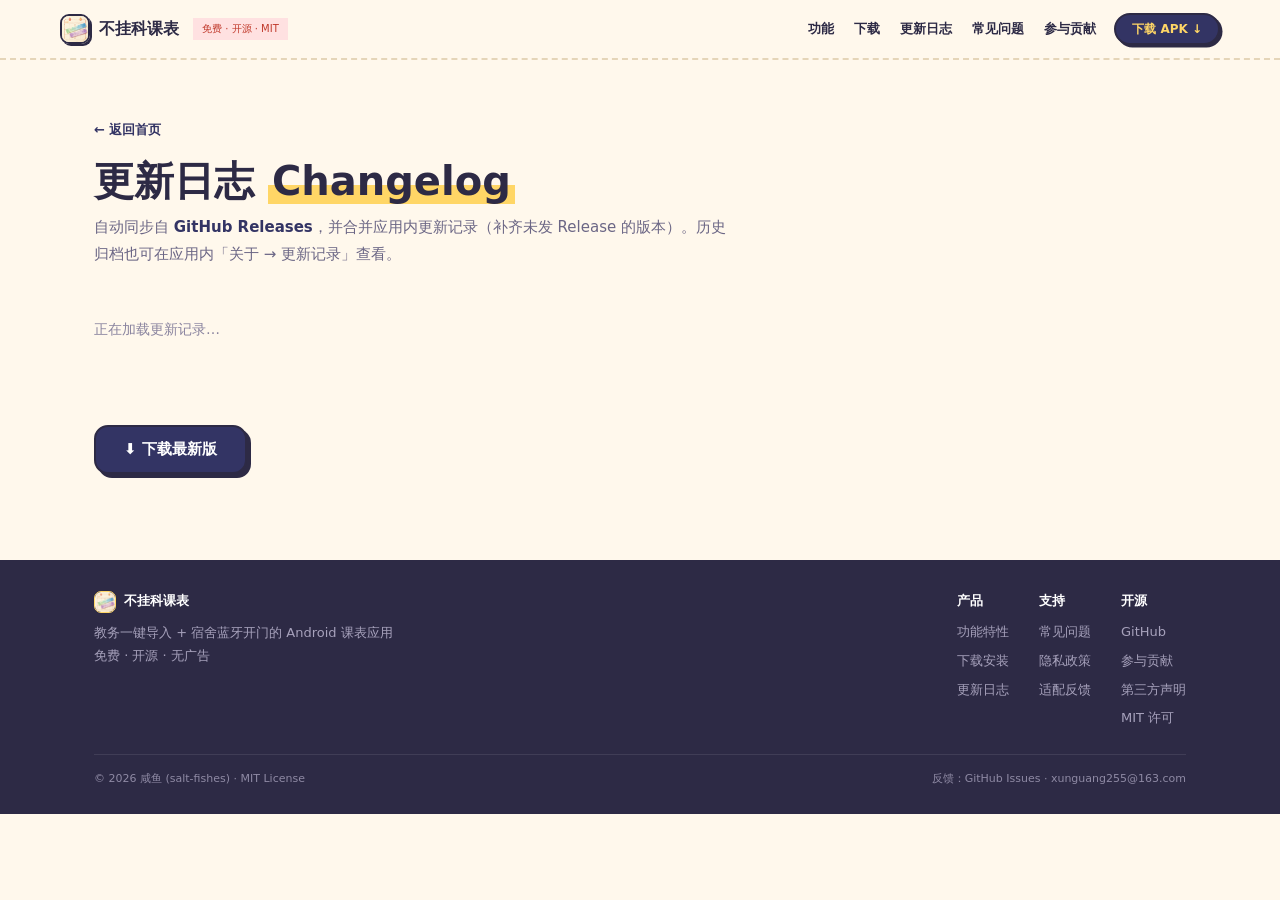
==== website/changelog.html @ c432c945 "feat(website): 官网上线——四页静态站（校园贴纸风 + anime.js 动画）+ sync/deploy 工具 - index/faq/changelog/privacy 四页，内容逐" ====
<!DOCTYPE html>
<html lang="zh-CN">
<head>
<meta charset="utf-8">
<meta name="viewport" content="width=device-width, initial-scale=1">
<title>更新日志 · 不挂科课表</title>
<meta name="description" content="不挂科课表全部版本更新记录：自动同步 GitHub Releases，补齐未发布 Release 的历史版本。">
<meta name="theme-color" content="#333464">
<link rel="icon" type="image/png" href="assets/img/icon-192.png">
<link rel="stylesheet" href="assets/css/main.css">
<script>if(!matchMedia('(prefers-reduced-motion: reduce)').matches){document.documentElement.classList.add('js-anim');setTimeout(function(){if(!window.__siteReady)document.documentElement.classList.remove('js-anim')},5000)}</script>
</head>
<body>

<header class="nav">
  <div class="wrap nav-inner">
    <a class="logo" href="index.html"><img src="assets/img/icon-192.png" alt="" width="30" height="30">不挂科课表</a>
    <span class="badge-red">免费 · 开源 · MIT</span>
    <button class="nav-burger" id="navBurger" aria-label="打开菜单" aria-expanded="false">菜单</button>
    <nav class="nav-links" id="navLinks">
      <a href="index.html#features">功能</a>
      <a href="index.html#download">下载</a>
      <a href="changelog.html">更新日志</a>
      <a href="faq.html">常见问题</a>
      <a href="index.html#contribute">参与贡献</a>
    </nav>
    <a class="btn btn-nav nav-cta" href="index.html#download">下载 APK ↓</a>
  </div>
</header>

<main class="wrap">
  <div class="page-head">
    <a class="back-link" href="index.html">← 返回首页</a>
    <h1>更新日志 <span class="hl-pen">Changelog</span></h1>
    <p>自动同步自 <a href="https://github.com/salt-fishes/buguake-timetable/releases" style="color:var(--brand);font-weight:700">GitHub Releases</a>，并合并应用内更新记录（补齐未发 Release 的版本）。历史归档也可在应用内「关于 → 更新记录」查看。</p>
  </div>

  <div class="timeline" id="timeline">
    <p class="tl-loading">正在加载更新记录…</p>
  </div>
  <noscript>
    <p class="tl-loading">当前浏览器未启用 JavaScript，请直接访问
      <a href="https://github.com/salt-fishes/buguake-timetable/releases">GitHub Releases</a> 查看版本记录。</p>
  </noscript>

  <div style="padding-bottom:40px">
    <a class="btn btn-primary" href="https://github.com/salt-fishes/buguake-timetable/releases/latest">⬇ 下载最新版</a>
  </div>
</main>

<footer class="footer">
  <div class="wrap">
    <div class="footer-grid">
      <div class="footer-brand">
        <div class="name"><img src="assets/img/icon-192.png" alt="">不挂科课表</div>
        <p>教务一键导入 + 宿舍蓝牙开门的 Android 课表应用<br>免费 · 开源 · 无广告</p>
      </div>
      <div class="footer-col"><b>产品</b>
        <a href="index.html#features">功能特性</a><a href="index.html#download">下载安装</a><a href="changelog.html">更新日志</a>
      </div>
      <div class="footer-col"><b>支持</b>
        <a href="faq.html">常见问题</a><a href="privacy.html">隐私政策</a><a href="https://github.com/salt-fishes/buguake-timetable/issues">适配反馈</a>
      </div>
      <div class="footer-col"><b>开源</b>
        <a href="https://github.com/salt-fishes/buguake-timetable">GitHub</a><a href="index.html#contribute">参与贡献</a>
        <a href="https://github.com/salt-fishes/buguake-timetable/blob/main/THIRD_PARTY_NOTICES.md">第三方声明</a>
        <a href="https://github.com/salt-fishes/buguake-timetable/blob/main/LICENSE">MIT 许可</a>
      </div>
    </div>
    <div class="footer-bottom">
      <span>© 2026 咸鱼 (salt-fishes) · MIT License</span>
      <span>反馈：GitHub Issues · <a href="mailto:xunguang255@163.com">xunguang255@163.com</a></span>
    </div>
  </div>
</footer>

<script src="assets/js/anime.min.js"></script>
<script src="assets/js/main.js"></script>
</body>
</html>
---- website/assets/css/main.css ----
/* 不挂科课表 官网 · 校园贴纸风设计系统
   token 与组件规范见 docs/superpowers/specs/2026-09-23-buguake-website-design.md §3 */
:root {
  --paper: #fff8ec;
  --paper-2: #fdf1de;
  --ink: #2d2a45;
  --brand: #333464;
  --hl: #ffd666;
  --dim: #6b6685;
  --faint: #8a849f;
  --card: #ffffff;
  --line-soft: #c9bfae;
  --red: #c0392b;

  --c-blue-bg: #eef0ff;   --c-blue-fg: #7c8df0;
  --c-orange-bg: #fff0e6; --c-orange-fg: #e8894a;
  --c-green-bg: #e9f8f1;  --c-green-fg: #3ba57a;
  --c-purple-bg: #f6e9ff; --c-purple-fg: #9a5ec9;
  --c-yellow-bg: #fff9d9; --c-yellow-fg: #c9a227;

  --border-w: 2.5px;
  --shadow: 4px 4px 0 var(--ink);
  --shadow-lg: 6px 6px 0 var(--ink);
  --radius: 16px;
  --font: system-ui, -apple-system, "PingFang SC", "Microsoft YaHei", sans-serif;
}

* { box-sizing: border-box; }
html { scroll-behavior: smooth; }
body {
  margin: 0;
  background: var(--paper);
  color: var(--ink);
  font: 15px/1.75 var(--font);
  -webkit-text-size-adjust: 100%;
  overflow-x: hidden;
}
a { color: inherit; text-decoration: none; }
img { max-width: 100%; display: block; }
strong { font-weight: 800; }

.wrap { max-width: 1160px; margin: 0 auto; padding: 0 34px; }
.section { padding: 46px 0 10px; }

/* ---------- 文字角色 ---------- */
.eyebrow {
  font-size: 12px; font-weight: 800; letter-spacing: .2em;
  color: #b09a6e; margin: 0 0 8px;
}
.h2 { font-size: 30px; font-weight: 900; line-height: 1.3; margin: 0 0 24px; }
.h2 .mark { background: var(--hl); padding: 0 6px; border-radius: 4px; }
.sub { color: var(--dim); font-size: 14px; margin: 6px 0 0; }
.dim { color: var(--dim); }
.faint { color: var(--faint); font-size: 12px; }
.hl-pen {
  background: linear-gradient(transparent 58%, var(--hl) 58%);
  padding: 0 4px;
}

/* ---------- 贴纸组件 ---------- */
.sticker {
  background: var(--card);
  border: var(--border-w) solid var(--ink);
  border-radius: var(--radius);
  box-shadow: var(--shadow);
}
.sticker-lg { box-shadow: var(--shadow-lg); }
.badge {
  display: inline-flex; align-items: center; gap: 6px;
  font-size: 12px; font-weight: 800;
  background: var(--hl); color: var(--ink);
  border: 2px solid var(--ink); border-radius: 99px;
  padding: 4px 12px;
  box-shadow: 2px 2px 0 var(--ink);
  transform: rotate(-1.5deg);
  white-space: nowrap;
}
.badge-red { background: #ffe1e1; color: var(--red); font-size: 10px; padding: 2px 9px; box-shadow: none; border-width: 1.5px; transform: none; }

.btn {
  display: inline-flex; align-items: center; justify-content: center; gap: 6px;
  font-weight: 900; cursor: pointer; user-select: none;
  border: var(--border-w) solid var(--ink); border-radius: 14px;
  padding: 13px 24px; font-size: 14px; line-height: 1;
  box-shadow: var(--shadow); background: var(--card); color: var(--ink);
  transition: transform .15s ease, box-shadow .15s ease;
}
.btn:hover { transform: translateY(-2px); box-shadow: 6px 6px 0 var(--ink); }
.btn:active { transform: translateY(1px) scale(.97); box-shadow: 2px 2px 0 var(--ink); }
.btn-primary { background: var(--brand); color: #fff; font-size: 15px; padding: 15px 28px; }
.btn-nav {
  padding: 8px 16px; font-size: 12px; border-width: 2px;
  background: var(--brand); color: var(--hl); border-radius: 99px;
  box-shadow: 2.5px 2.5px 0 var(--ink);
}
.btn-sm { padding: 11px 20px; font-size: 13px; border-width: 2px; border-radius: 12px; }

/* ---------- 导航 ---------- */
.nav {
  position: sticky; top: 0; z-index: 50;
  background: rgba(255, 248, 236, .94);
  backdrop-filter: blur(6px);
  border-bottom: 2px dashed #e5d5b8;
}
.nav-inner {
  display: flex; align-items: center; gap: 14px;
  padding: 13px 0;
}
.logo { display: flex; align-items: center; gap: 9px; font-weight: 900; font-size: 16px; }
.logo img {
  width: 30px; height: 30px; border-radius: 9px;
  border: 2px solid var(--ink); box-shadow: 2px 2px 0 var(--ink);
}
.nav-links { margin-left: auto; display: flex; gap: 20px; font-size: 13px; font-weight: 700; }
.nav-links a { position: relative; padding: 2px 0; }
.nav-links a:hover { color: var(--brand); }
.nav-links a::after {
  content: ""; position: absolute; left: 0; right: 100%; bottom: -2px; height: 7px;
  background: var(--hl); z-index: -1; transition: right .25s ease;
}
.nav-links a:hover::after { right: 0; }
.nav-cta { margin-left: 4px; }
.nav-burger { display: none; }

/* ---------- Hero ---------- */
.hero { display: flex; gap: 40px; align-items: center; padding: 56px 0 48px; }
.hero-copy { flex: 1; min-width: 0; }
.hero-title {
  font-size: clamp(34px, 4.2vw, 46px); font-weight: 900;
  line-height: 1.22; letter-spacing: -.01em; margin: 18px 0 14px;
}
.hero-desc { font-size: 15px; color: #5b5675; line-height: 1.8; margin: 0 0 26px; max-width: 460px; }
.hero-cta { display: flex; gap: 14px; align-items: center; flex-wrap: wrap; }
.hero-note { font-size: 12px; color: var(--faint); }
.hero-chips { display: flex; gap: 10px; margin-top: 22px; flex-wrap: wrap; font-size: 12px; color: var(--dim); }
.chip {
  background: var(--card); border: 1.5px dashed var(--line-soft);
  padding: 5px 12px; border-radius: 8px;
}

/* Hero 右侧组合 */
.hero-art { flex: 1; position: relative; display: flex; justify-content: center; min-width: 0; }
.phone {
  width: 310px; max-width: 100%;
  background: var(--card);
  border: 3.5px solid var(--ink); border-radius: 32px;
  box-shadow: 10px 10px 0 var(--ink);
  padding: 18px 16px 16px; transform: rotate(2deg);
  position: relative; z-index: 2;
}
.phone-status { display: flex; justify-content: space-between; font-size: 10px; font-weight: 800; color: var(--faint); margin-bottom: 4px; }
.phone-head { display: flex; align-items: baseline; gap: 8px; margin-bottom: 4px; }
.phone-week { font-size: 17px; font-weight: 900; }
.phone-date { font-size: 10px; color: var(--faint); }
.phone-tools { margin-left: auto; font-size: 10px; color: var(--c-blue-fg); font-weight: 800; }
.phone-grid { display: flex; flex-direction: column; gap: 4px; margin-top: 8px; }
.pg-row { display: grid; grid-template-columns: 30px repeat(5, 1fr); gap: 3px; }
.pg-head { font-size: 8.5px; text-align: center; color: var(--faint); font-weight: 800; margin-bottom: 6px; }
.pg-head b { color: var(--red); }
.pg-axis { font-size: 7.5px; color: var(--faint); text-align: center; padding-top: 6px; }
.pg-cell {
  border: 1.5px solid var(--ink); border-radius: 7px;
  padding: 5px 4px; font-size: 8.5px; font-weight: 800; position: relative;
  overflow: hidden;
}
.pg-cell small { display: block; font-weight: 700; }
.pg-empty { border: 1.5px dashed #e0d8c8; background: transparent; }
.pg-blue { background: var(--c-blue-bg); }   .pg-blue small { color: var(--c-blue-fg); }
.pg-orange { background: var(--c-orange-bg); } .pg-orange small { color: var(--c-orange-fg); }
.pg-green { background: var(--c-green-bg); } .pg-green small { color: var(--c-green-fg); }
.pg-purple { background: var(--c-purple-bg); } .pg-purple small { color: var(--c-purple-fg); }
.pg-yellow { background: var(--c-yellow-bg); } .pg-yellow small { color: var(--c-yellow-fg); }
.pg-cont-top { border-bottom: none; border-radius: 7px 7px 0 0; }
.pg-cont-bot { border-top: none; border-radius: 0 0 7px 7px; color: var(--c-purple-fg); }
.pg-now { position: absolute; left: 0; right: 0; top: 50%; height: 2px; background: #e05252; }
.phone-tabs {
  margin-top: 12px; background: #f4f2ec; border: 2px solid var(--ink);
  border-radius: 99px; display: flex; justify-content: space-around;
  padding: 7px 6px; font-size: 9.5px; font-weight: 800; color: var(--faint);
}
.phone-tabs .on { background: var(--brand); color: var(--hl); padding: 4px 12px; border-radius: 99px; }

.float-card { position: absolute; z-index: 3; }
.float-widget {
  top: 0; right: -8px; width: 176px;
  background: var(--card); border: 3px solid var(--ink); border-radius: 16px;
  box-shadow: 5px 5px 0 var(--ink); padding: 12px 14px; transform: rotate(-3deg);
}
.float-widget .fw-label { font-size: 10px; font-weight: 900; color: var(--faint); display: flex; gap: 5px; align-items: center; margin-bottom: 7px; }
.float-widget .fw-day { font-size: 11px; font-weight: 800; margin-bottom: 3px; }
.fw-course {
  border: 1.5px solid var(--ink); border-radius: 8px;
  padding: 5px 7px; font-size: 10px; font-weight: 800; margin-bottom: 4px;
}
.fw-more { margin-top: 6px; font-size: 9px; color: var(--c-blue-fg); font-weight: 800; }

.float-door {
  bottom: 4px; left: -14px; width: 190px;
  background: var(--brand); color: #fff;
  border: 3px solid var(--ink); border-radius: 16px;
  box-shadow: 5px 5px 0 var(--ink); padding: 12px 16px; transform: rotate(-2.5deg);
}
.float-door .fd-label { font-size: 10px; font-weight: 900; opacity: .75; margin-bottom: 5px; }
.fd-row { display: flex; align-items: center; gap: 9px; }
.fd-icon {
  width: 34px; height: 34px; border-radius: 50%;
  background: var(--hl); border: 2px solid var(--ink);
  display: flex; align-items: center; justify-content: center; font-size: 16px;
}
.fd-title { font-size: 13px; font-weight: 900; }
.fd-sub { font-size: 9px; opacity: .7; }

/* ---------- 三大特色 ---------- */
.hl-grid { display: flex; gap: 16px; }
.hl-card { flex: 1; padding: 22px; }
.hl-card .icon { font-size: 28px; margin-bottom: 10px; }
.hl-card h3 { font-size: 19px; font-weight: 900; margin: 0 0 8px; }
.hl-card p { margin: 0; font-size: 13px; line-height: 1.8; color: var(--dim); }
.hl-card.main { background: var(--brand); color: #fff; }
.hl-card.main p { color: rgba(255, 255, 255, .85); }

/* ---------- 功能网格 ---------- */
.feat-grid { display: grid; grid-template-columns: repeat(4, 1fr); gap: 14px; }
.feat { padding: 16px 14px; border-width: 2.5px; box-shadow: var(--shadow); }
.feat .icon { font-size: 22px; margin-bottom: 7px; }
.feat h3 { font-size: 14px; font-weight: 900; margin: 0 0 5px; }
.feat p { margin: 0; font-size: 11.5px; line-height: 1.7; color: var(--dim); }

/* ---------- 隐私横幅 ---------- */
.privacy-band {
  margin-top: 42px; background: var(--brand); color: #fff;
  border: 3px solid var(--ink); border-radius: 18px;
  box-shadow: var(--shadow-lg); padding: 22px 28px;
  display: flex; gap: 26px; align-items: center;
}
.privacy-band .icon { font-size: 30px; }
.privacy-band .pb-body { flex: 1; }
.privacy-band h3 { font-size: 18px; font-weight: 900; margin: 0 0 4px; }
.privacy-band p { margin: 0; font-size: 13px; opacity: .85; line-height: 1.7; }
.privacy-band .btn {
  background: var(--hl); color: var(--brand); white-space: nowrap;
  border-width: 2px; border-radius: 12px; padding: 10px 18px; font-size: 13px;
}

/* ---------- 下载 ---------- */
.dl-card { padding: 24px; display: flex; gap: 24px; align-items: center; }
.dl-main { flex: 1; }
.dl-title { font-size: 15px; font-weight: 900; margin: 0 0 8px; }
.dl-desc { font-size: 13px; color: var(--dim); line-height: 1.8; margin: 0 0 14px; }
.dl-actions { display: flex; gap: 12px; flex-wrap: wrap; }
.dl-notes {
  width: 210px; flex-shrink: 0;
  background: var(--paper-2); border: 1.5px dashed var(--line-soft);
  border-radius: 12px; padding: 14px; font-size: 12px; color: var(--dim); line-height: 1.9;
}
.dl-notes b { color: var(--ink); }
.ver-badge { background: var(--hl); padding: 0 6px; border-radius: 4px; }

/* ---------- 双栏（更新日志 / FAQ 预览） ---------- */
.duo { display: flex; gap: 18px; }
.duo > * { flex: 1; min-width: 0; }
.panel { padding: 22px; border-width: 2.5px; box-shadow: var(--shadow); }
.panel-head { display: flex; align-items: center; gap: 8px; margin-bottom: 16px; }
.panel-head .icon { font-size: 18px; }
.panel-head h3 { font-size: 18px; font-weight: 900; margin: 0; }
.panel-head .meta { margin-left: auto; font-size: 11px; color: var(--faint); }
.log-list { border-left: 3px solid var(--hl); padding-left: 14px; display: flex; flex-direction: column; gap: 14px; }
.log-item .ver { font-size: 14px; font-weight: 900; }
.log-item .date { font-size: 11px; color: var(--faint); font-weight: 400; margin-left: 6px; }
.log-item .desc { font-size: 12px; color: var(--dim); margin-top: 2px; }
.more-link { display: inline-block; margin-top: 16px; font-size: 13px; font-weight: 800; color: var(--brand); }
.more-link:hover { text-decoration: underline; text-decoration-color: var(--hl); text-decoration-thickness: 3px; text-underline-offset: 3px; }

.faq-mini { display: flex; flex-direction: column; gap: 10px; }
.faq-mini .q {
  background: var(--paper-2); border: 1.5px dashed var(--line-soft);
  border-radius: 10px; padding: 10px 12px; font-size: 13px; font-weight: 800;
}

/* ---------- 参与贡献 ---------- */
.contribute { padding: 26px; }
.contribute-inner { display: flex; gap: 26px; align-items: center; }
.contribute-copy { flex: 1.4; }
.contribute-copy h2 { font-size: 24px; font-weight: 900; margin: 0 0 8px; }
.contribute-copy p { font-size: 13px; color: var(--dim); line-height: 1.8; margin: 0 0 14px; }
.contribute-steps { flex: 1; display: flex; flex-direction: column; gap: 8px; font-size: 12px; }
.step {
  background: var(--paper-2); border: 1.5px dashed var(--line-soft);
  border-radius: 10px; padding: 9px 12px; color: var(--dim);
}
.step b { color: var(--ink); }

/* ---------- 免责 / 致谢 ---------- */
.disclaimer {
  font-size: 12px; color: var(--faint);
  background: var(--card); border: 1.5px dashed var(--line-soft);
  border-radius: 10px; padding: 12px 16px; line-height: 1.8;
}
.disclaimer b { color: var(--ink); }

.credits-card { padding: 26px; text-align: center; }
.credits-card h2 { font-size: 24px; font-weight: 900; margin: 0 0 8px; }
.credits-card p { font-size: 13px; color: var(--dim); line-height: 1.8; max-width: 680px; margin: 0 auto 16px; }
.credit-chips { display: flex; gap: 10px; justify-content: center; flex-wrap: wrap; font-size: 12px; font-weight: 800; }
.credit-chips a, .credit-chips span {
  background: var(--c-blue-bg); border: 2px solid var(--ink);
  border-radius: 99px; padding: 6px 14px;
}
.credit-chips a:hover { background: var(--hl); }
.credits-actions { margin-top: 18px; display: flex; gap: 12px; justify-content: center; }
.credits-actions .btn-primary { color: var(--hl); }

/* ---------- 页脚 ---------- */
.footer { margin-top: 46px; background: var(--ink); color: #cfc9e3; padding: 30px 0 26px; font-size: 13px; }
.footer-grid { display: flex; gap: 30px; margin-bottom: 18px; }
.footer-brand { flex: 1; }
.footer-brand .name { font-weight: 900; color: #fff; display: flex; align-items: center; gap: 8px; margin-bottom: 8px; }
.footer-brand .name img { width: 22px; height: 22px; border-radius: 7px; border: 1.5px solid var(--hl); }
.footer-brand p { opacity: .75; line-height: 1.8; margin: 0; }
.footer-col b { display: block; color: #fff; font-weight: 800; margin-bottom: 8px; }
.footer-col a { display: block; opacity: .75; margin-bottom: 6px; }
.footer-col a:hover { opacity: 1; color: var(--hl); }
.footer-bottom {
  border-top: 1px solid rgba(255, 255, 255, .15); padding-top: 14px;
  display: flex; justify-content: space-between; gap: 12px; font-size: 11px; opacity: .6; flex-wrap: wrap;
}

/* ---------- 子页通用 ---------- */
.page-head { padding: 56px 0 8px; }
.page-head h1 { font-size: clamp(30px, 4vw, 40px); font-weight: 900; margin: 14px 0 8px; line-height: 1.25; }
.page-head p { color: var(--dim); margin: 0; max-width: 640px; }
.back-link { font-size: 13px; font-weight: 800; color: var(--brand); }
.back-link:hover { text-decoration: underline; text-decoration-color: var(--hl); text-decoration-thickness: 3px; }

/* FAQ 手风琴 */
.faq-list { display: flex; flex-direction: column; gap: 12px; padding-bottom: 20px; }
details.faq {
  background: var(--card); border: 2.5px solid var(--ink); border-radius: 14px;
  box-shadow: var(--shadow); overflow: hidden;
}
details.faq summary {
  cursor: pointer; list-style: none; user-select: none;
  padding: 15px 18px; font-weight: 800; font-size: 14.5px;
  display: flex; align-items: center; gap: 10px;
}
details.faq summary::-webkit-details-marker { display: none; }
details.faq summary::after {
  content: "+"; margin-left: auto; font-size: 18px; font-weight: 900;
  color: var(--brand); transition: transform .2s ease;
}
details.faq[open] summary::after { transform: rotate(45deg); }
details.faq .a {
  padding: 0 18px 16px; color: var(--dim); font-size: 14px; line-height: 1.85;
}
details.faq .a a { color: var(--brand); font-weight: 700; text-decoration: underline; text-decoration-color: var(--hl); text-decoration-thickness: 3px; text-underline-offset: 2px; }
details.faq .q-idx {
  width: 26px; height: 26px; flex-shrink: 0; border-radius: 8px;
  background: var(--hl); border: 2px solid var(--ink);
  display: flex; align-items: center; justify-content: center;
  font-size: 12px; font-weight: 900;
}

/* 更新日志时间线 */
.timeline { position: relative; padding: 8px 0 30px; }
.timeline::before {
  content: ""; position: absolute; left: 7px; top: 0; bottom: 0;
  width: 4px; background: var(--hl); border-radius: 2px;
  transform-origin: top;
}
.tl-item { position: relative; padding: 0 0 26px 34px; }
.tl-item::before {
  content: ""; position: absolute; left: 0; top: 6px;
  width: 18px; height: 18px; border-radius: 50%;
  background: var(--card); border: 3.5px solid var(--ink);
}
.tl-item .tl-ver { font-size: 17px; font-weight: 900; }
.tl-item .tl-date { font-size: 12px; color: var(--faint); margin-left: 8px; }
.tl-item .tl-src {
  font-size: 10px; font-weight: 800; color: var(--dim);
  background: var(--paper-2); border: 1px dashed var(--line-soft);
  border-radius: 99px; padding: 1px 8px; margin-left: 8px; vertical-align: 2px;
}
.tl-item ul { margin: 8px 0 0; padding-left: 20px; }
.tl-item li { font-size: 13.5px; color: var(--dim); line-height: 1.8; margin-bottom: 4px; }
.tl-item a.tl-link { font-size: 12px; font-weight: 800; color: var(--brand); }
.tl-loading { color: var(--faint); font-size: 14px; padding: 20px 0 40px; }

/* 隐私页 */
.pp { padding-bottom: 30px; max-width: 860px; }
.pp h2 { font-size: 20px; font-weight: 900; color: var(--brand); margin: 34px 0 10px; }
.pp h3 { font-size: 15.5px; font-weight: 800; margin: 20px 0 6px; }
.pp p, .pp li { font-size: 14.5px; color: var(--dim); line-height: 1.9; }
.pp ul, .pp ol { padding-left: 22px; }
.pp strong { color: var(--ink); }
.pp table { width: 100%; border-collapse: collapse; font-size: 13.5px; margin: 12px 0; }
.pp th, .pp td { border: 2px solid var(--ink); padding: 9px 12px; text-align: left; vertical-align: top; }
.pp th { background: var(--hl); font-weight: 900; }
.pp td { background: var(--card); color: var(--dim); }
.pp .pp-note {
  background: var(--paper-2); border: 1.5px dashed var(--line-soft);
  border-radius: 10px; padding: 12px 16px; font-size: 13px; color: var(--dim);
}
.pp .changelog-pp { list-style: none; padding-left: 0; }
.pp .changelog-pp li { border-left: 3px solid var(--hl); padding-left: 12px; margin-bottom: 8px; }

/* ---------- 动画挂载（JS 开启后隐藏，避免无 JS 白屏） ---------- */
.js-anim .anim { opacity: 0; }

/* 卡片悬停（reveal 动画完成后 JS 会清掉 inline transform，交还给这里） */
.hl-card, .feat, .panel, .dl-card, .contribute, .credits-card {
  transition: box-shadow .18s ease, transform .18s ease;
}
.hl-card:hover, .feat:hover, .panel:hover,
.dl-card:hover, .contribute:hover, .credits-card:hover {
  transform: translateY(-2px);
  box-shadow: 6px 6px 0 var(--ink);
}
details.faq { transition: box-shadow .18s ease; }
details.faq:hover { box-shadow: 6px 6px 0 var(--ink); }

/* 更新日志时间线黄线 draw-in（无 JS 时保持完整显示） */
.js-anim .timeline::before { transform: scaleY(0); }
.js-anim .timeline.drawn::before { transform: scaleY(1); transition: transform .7s ease; }

/* ---------- 响应式 ---------- */
@media (max-width: 1023px) {
  .hero { flex-direction: column; align-items: stretch; gap: 56px; padding-top: 40px; }
  .hero-desc { max-width: none; }
  .hero-art { margin-top: 8px; }
  .phone { transform: rotate(0); }
  .float-widget { right: max(0px, calc(50% - 210px)); }
  .float-door { left: max(0px, calc(50% - 210px)); }
  .hl-grid { flex-direction: column; }
  .feat-grid { grid-template-columns: repeat(2, 1fr); }
  .duo { flex-direction: column; }
  .dl-card { flex-direction: column; align-items: stretch; }
  .dl-notes { width: auto; }
  .contribute-inner { flex-direction: column; align-items: stretch; }
  .privacy-band { flex-direction: column; align-items: flex-start; gap: 14px; }
}
@media (max-width: 720px) {
  .wrap { padding: 0 18px; }
  .nav-links { display: none; }
  .nav-links.open {
    display: flex; flex-direction: column; gap: 4px;
    position: absolute; top: 100%; left: 0; right: 0;
    background: var(--paper); border-bottom: 2px dashed #e5d5b8;
    padding: 12px 18px 16px; margin: 0;
  }
  .nav-burger {
    display: inline-flex; margin-left: auto; font-size: 13px; font-weight: 800;
    background: var(--card); border: 2px solid var(--ink); border-radius: 99px;
    padding: 6px 14px; cursor: pointer; box-shadow: 2px 2px 0 var(--ink);
  }
  .nav-cta { display: none; }
  .hero-title { font-size: 32px; }
  .h2 { font-size: 24px; }
  .feat-grid { grid-template-columns: 1fr; }
  .btn, .btn-primary { width: 100%; }
  .hero-cta { flex-direction: column; align-items: stretch; }
  .hero-note { text-align: center; }
  /* 移动端：阴影减半、旋转归零 */
  .sticker, .feat, .panel { box-shadow: 3px 3px 0 var(--ink); }
  .phone { box-shadow: 6px 6px 0 var(--ink); border-width: 3px; width: 280px; }
  .float-widget { transform: rotate(0); width: 150px; right: 0; }
  .float-door { transform: rotate(0); width: 168px; left: 0; }
  .badge { transform: rotate(0); }
  .footer-grid { flex-wrap: wrap; }
  .footer-col { min-width: 120px; }
}

@media (prefers-reduced-motion: reduce) {
  html { scroll-behavior: auto; }
  * { transition: none !important; animation: none !important; }
  .js-anim .anim { opacity: 1 !important; transform: none !important; }
}
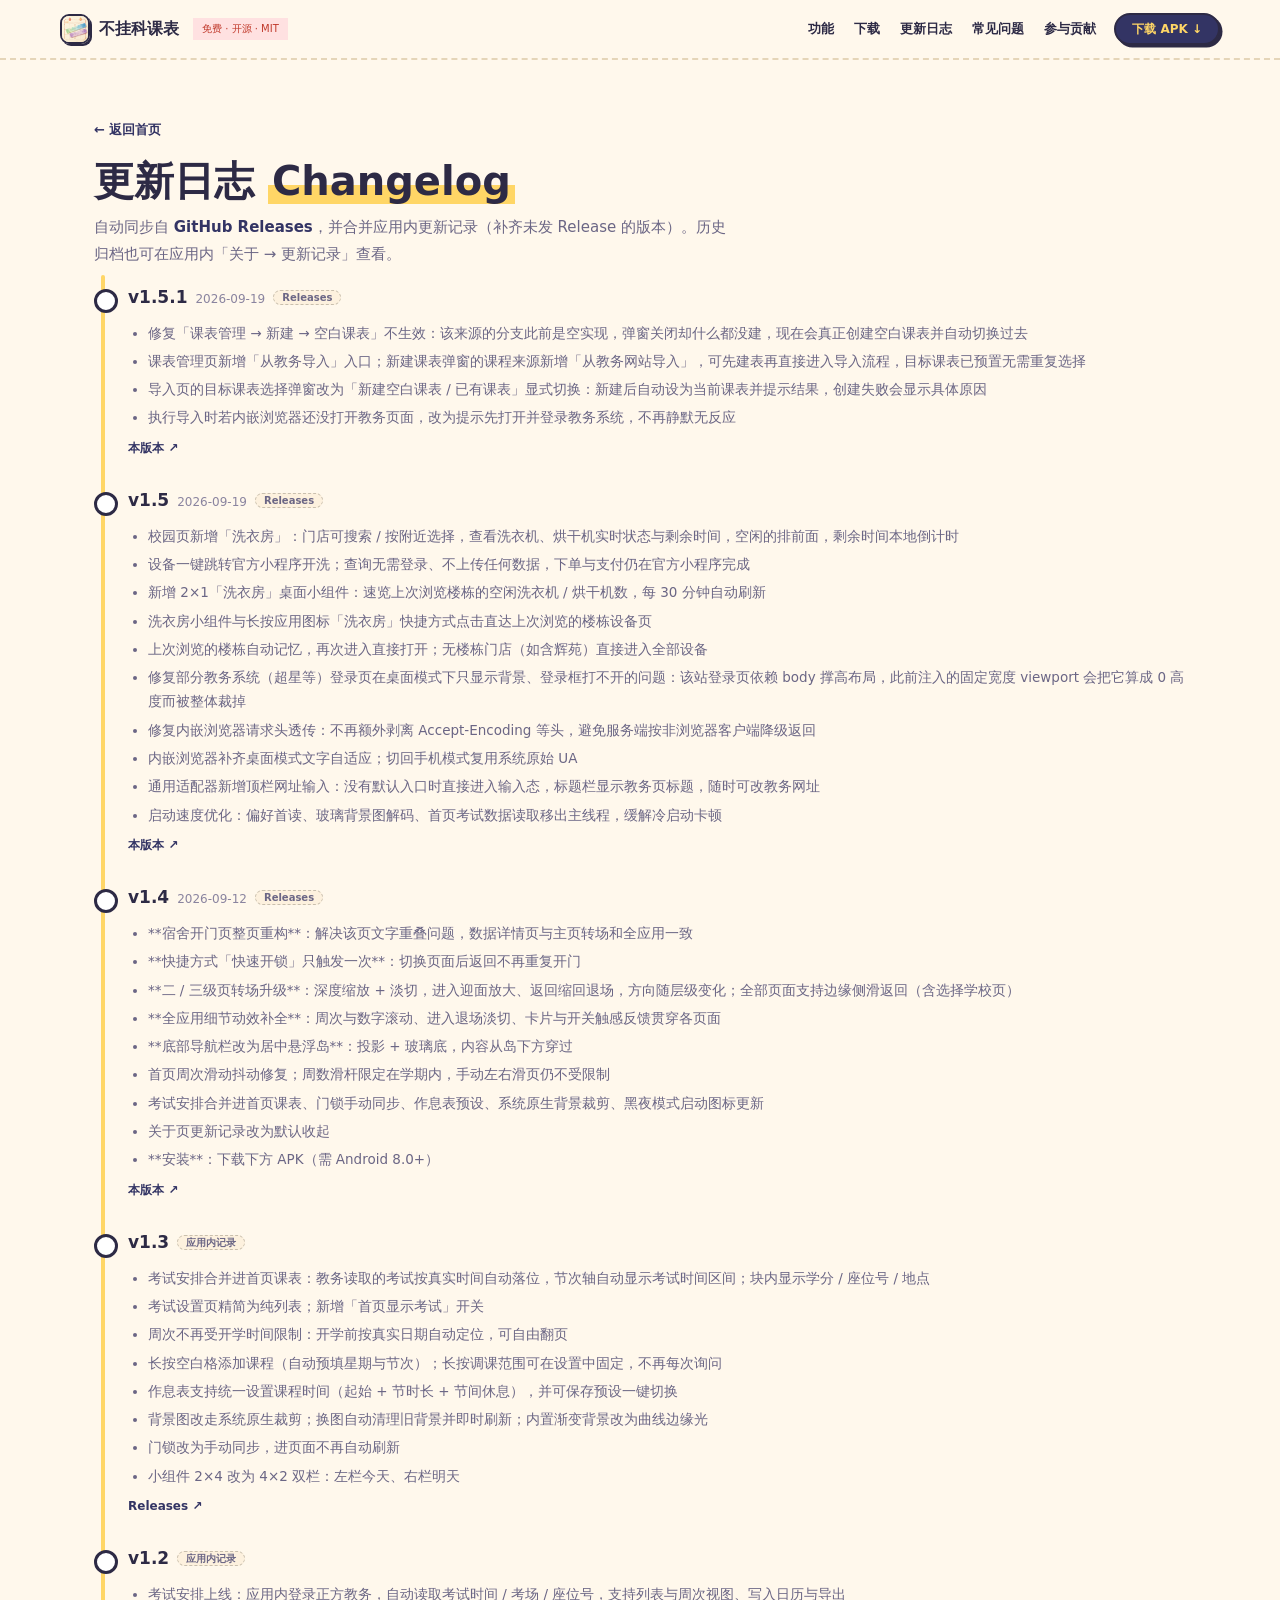
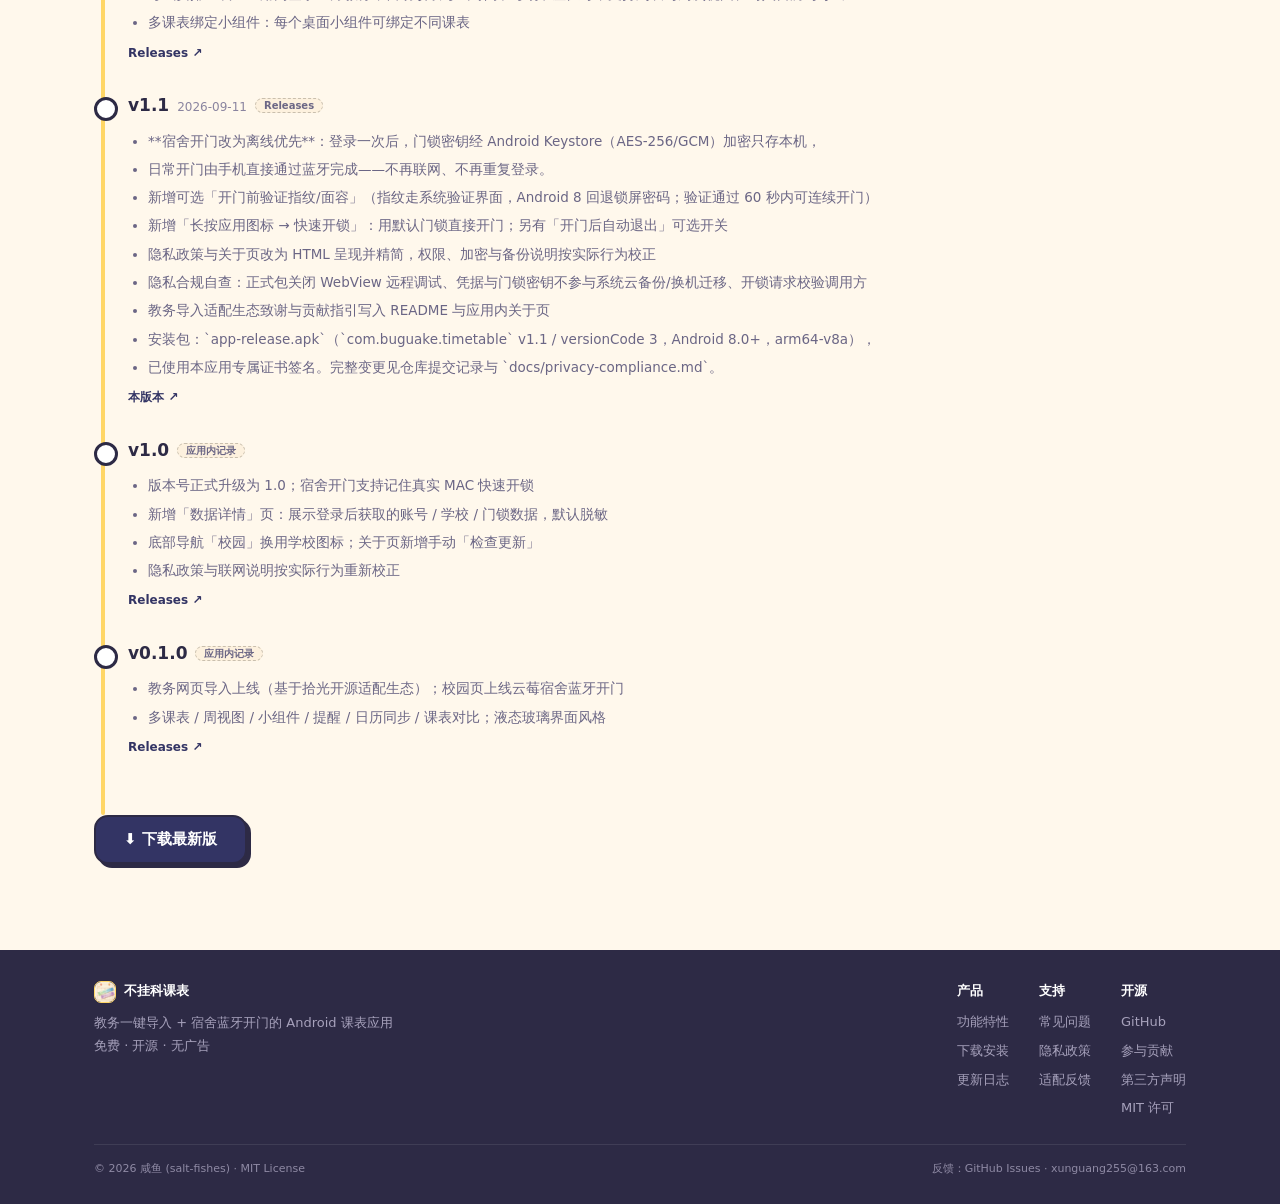
==== commit 39a5d9ae: "fix(website): 修复整页不可见——anime v4.5 时间轴 API 对齐 + 三层可见性保险 - v4.5 已无 anime.timeline，改用 createTimeline（ad" ====
--- a/website/changelog.html
+++ b/website/changelog.html
@@ -6,15 +6,15 @@
 <title>更新日志 · 不挂科课表</title>
 <meta name="description" content="不挂科课表全部版本更新记录：自动同步 GitHub Releases，补齐未发布 Release 的历史版本。">
 <meta name="theme-color" content="#333464">
-<link rel="icon" type="image/png" href="assets/img/icon-192.png">
-<link rel="stylesheet" href="assets/css/main.css">
+<link rel="icon" type="image/png" href="assets/img/icon-192.png?v=2">
+<link rel="stylesheet" href="assets/css/main.css?v=2">
 <script>if(!matchMedia('(prefers-reduced-motion: reduce)').matches){document.documentElement.classList.add('js-anim');setTimeout(function(){if(!window.__siteReady)document.documentElement.classList.remove('js-anim')},5000)}</script>
 </head>
 <body>
 
 <header class="nav">
   <div class="wrap nav-inner">
-    <a class="logo" href="index.html"><img src="assets/img/icon-192.png" alt="" width="30" height="30">不挂科课表</a>
+    <a class="logo" href="index.html"><img src="assets/img/icon-192.png?v=2" alt="" width="30" height="30">不挂科课表</a>
     <span class="badge-red">免费 · 开源 · MIT</span>
     <button class="nav-burger" id="navBurger" aria-label="打开菜单" aria-expanded="false">菜单</button>
     <nav class="nav-links" id="navLinks">
@@ -52,7 +52,7 @@
   <div class="wrap">
     <div class="footer-grid">
       <div class="footer-brand">
-        <div class="name"><img src="assets/img/icon-192.png" alt="">不挂科课表</div>
+        <div class="name"><img src="assets/img/icon-192.png?v=2" alt="">不挂科课表</div>
         <p>教务一键导入 + 宿舍蓝牙开门的 Android 课表应用<br>免费 · 开源 · 无广告</p>
       </div>
       <div class="footer-col"><b>产品</b>
@@ -74,7 +74,7 @@
   </div>
 </footer>
 
-<script src="assets/js/anime.min.js"></script>
-<script src="assets/js/main.js"></script>
+<script src="assets/js/anime.min.js?v=4.5.0"></script>
+<script src="assets/js/main.js?v=3"></script>
 </body>
 </html>
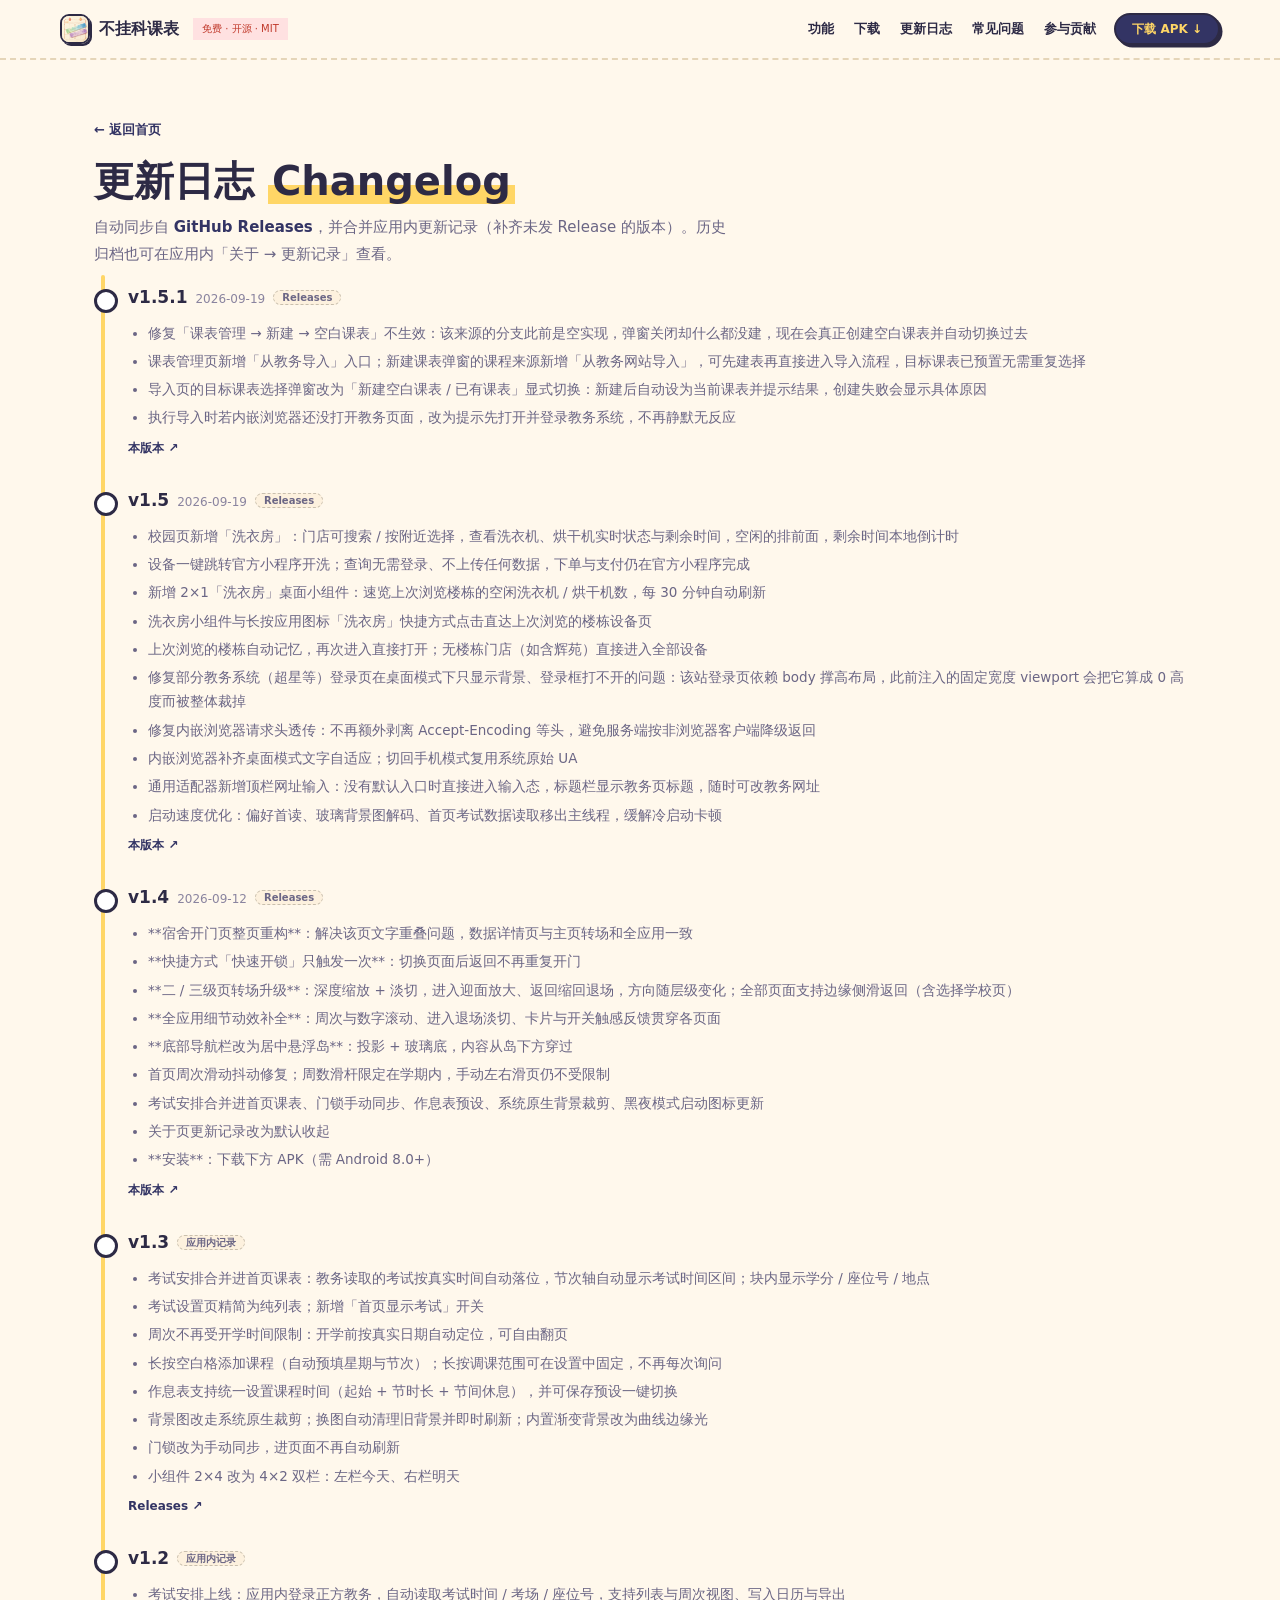
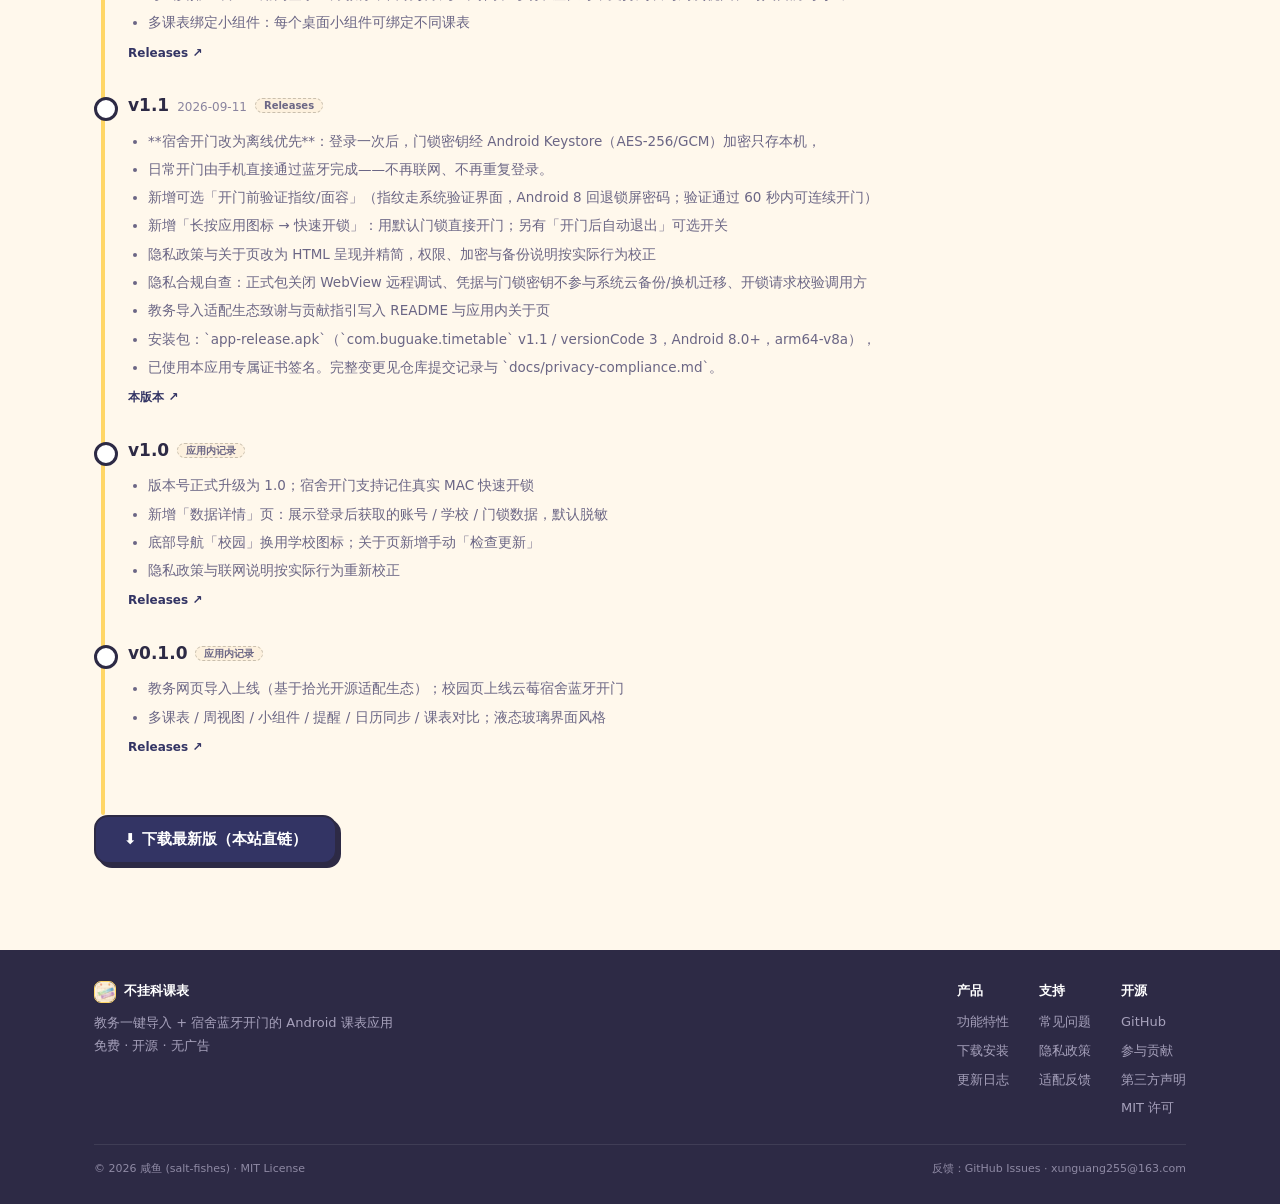
==== commit a60f5257: "feat(website): APK 站内直链下载——三处下载按钮改走服务器，国内直连 - downloads/buguake-v1.5.1.apk 已上服务器（本地 Release 产物 sha25" ====
--- a/website/changelog.html
+++ b/website/changelog.html
@@ -7,7 +7,7 @@
 <meta name="description" content="不挂科课表全部版本更新记录：自动同步 GitHub Releases，补齐未发布 Release 的历史版本。">
 <meta name="theme-color" content="#333464">
 <link rel="icon" type="image/png" href="assets/img/icon-192.png?v=2">
-<link rel="stylesheet" href="assets/css/main.css?v=2">
+<link rel="stylesheet" href="assets/css/main.css?v=3">
 <script>if(!matchMedia('(prefers-reduced-motion: reduce)').matches){document.documentElement.classList.add('js-anim');setTimeout(function(){if(!window.__siteReady)document.documentElement.classList.remove('js-anim')},5000)}</script>
 </head>
 <body>
@@ -44,7 +44,7 @@
   </noscript>
 
   <div style="padding-bottom:40px">
-    <a class="btn btn-primary" href="https://github.com/salt-fishes/buguake-timetable/releases/latest">⬇ 下载最新版</a>
+    <a class="btn btn-primary" href="downloads/buguake-v1.5.1.apk">⬇ 下载最新版（本站直链）</a>
   </div>
 </main>
 
@@ -75,6 +75,6 @@
 </footer>
 
 <script src="assets/js/anime.min.js?v=4.5.0"></script>
-<script src="assets/js/main.js?v=3"></script>
+<script src="assets/js/main.js?v=6"></script>
 </body>
 </html>
--- a/website/assets/css/main.css
+++ b/website/assets/css/main.css
@@ -452,18 +452,40 @@
     background: var(--card); border: 2px solid var(--ink); border-radius: 99px;
     padding: 6px 14px; cursor: pointer; box-shadow: 2px 2px 0 var(--ink);
   }
-  .nav-cta { display: none; }
-  .hero-title { font-size: 32px; }
-  .h2 { font-size: 24px; }
-  .feat-grid { grid-template-columns: 1fr; }
+  .nav-cta, .nav-inner .badge-red { display: none; }
+  .hero { gap: 40px; padding-top: 36px; }
+  .hero-title { font-size: 30px; }
+  .h2 { font-size: 24px; margin-bottom: 18px; }
+  .feat-grid { grid-template-columns: 1fr; gap: 16px; }
   .btn, .btn-primary { width: 100%; }
   .hero-cta { flex-direction: column; align-items: stretch; }
   .hero-note { text-align: center; }
+
+  /* 手机端 Hero 右侧：悬浮卡脱离绝对定位、改为手机下方顺序排列，杜绝三块叠压 */
+  .hero-art { flex-direction: column; align-items: center; gap: 16px; margin-top: 0; }
+  .phone { width: min(300px, 100%); transform: rotate(0); }
+  .float-card {
+    position: static; transform: none !important;
+    width: min(300px, 100%); box-shadow: 4px 4px 0 var(--ink);
+  }
+  .float-widget { right: auto; top: auto; }
+  .float-door { left: auto; bottom: auto; }
+
+  /* 区块呼吸感 */
+  .section { padding: 38px 0 8px; }
+  .hl-grid { gap: 16px; }
+  .duo { gap: 16px; }
+  .privacy-band { margin-top: 34px; padding: 18px 18px; }
+  .dl-card, .contribute, .credits-card, .panel { padding: 18px 16px; }
+
+  /* 隐私页表格收紧，防止挤爆 */
+  .pp table { font-size: 12px; }
+  .pp th, .pp td { padding: 6px 8px; }
+  .pp h2 { margin-top: 26px; }
+
   /* 移动端：阴影减半、旋转归零 */
   .sticker, .feat, .panel { box-shadow: 3px 3px 0 var(--ink); }
-  .phone { box-shadow: 6px 6px 0 var(--ink); border-width: 3px; width: 280px; }
-  .float-widget { transform: rotate(0); width: 150px; right: 0; }
-  .float-door { transform: rotate(0); width: 168px; left: 0; }
+  .phone { box-shadow: 6px 6px 0 var(--ink); border-width: 3px; }
   .badge { transform: rotate(0); }
   .footer-grid { flex-wrap: wrap; }
   .footer-col { min-width: 120px; }
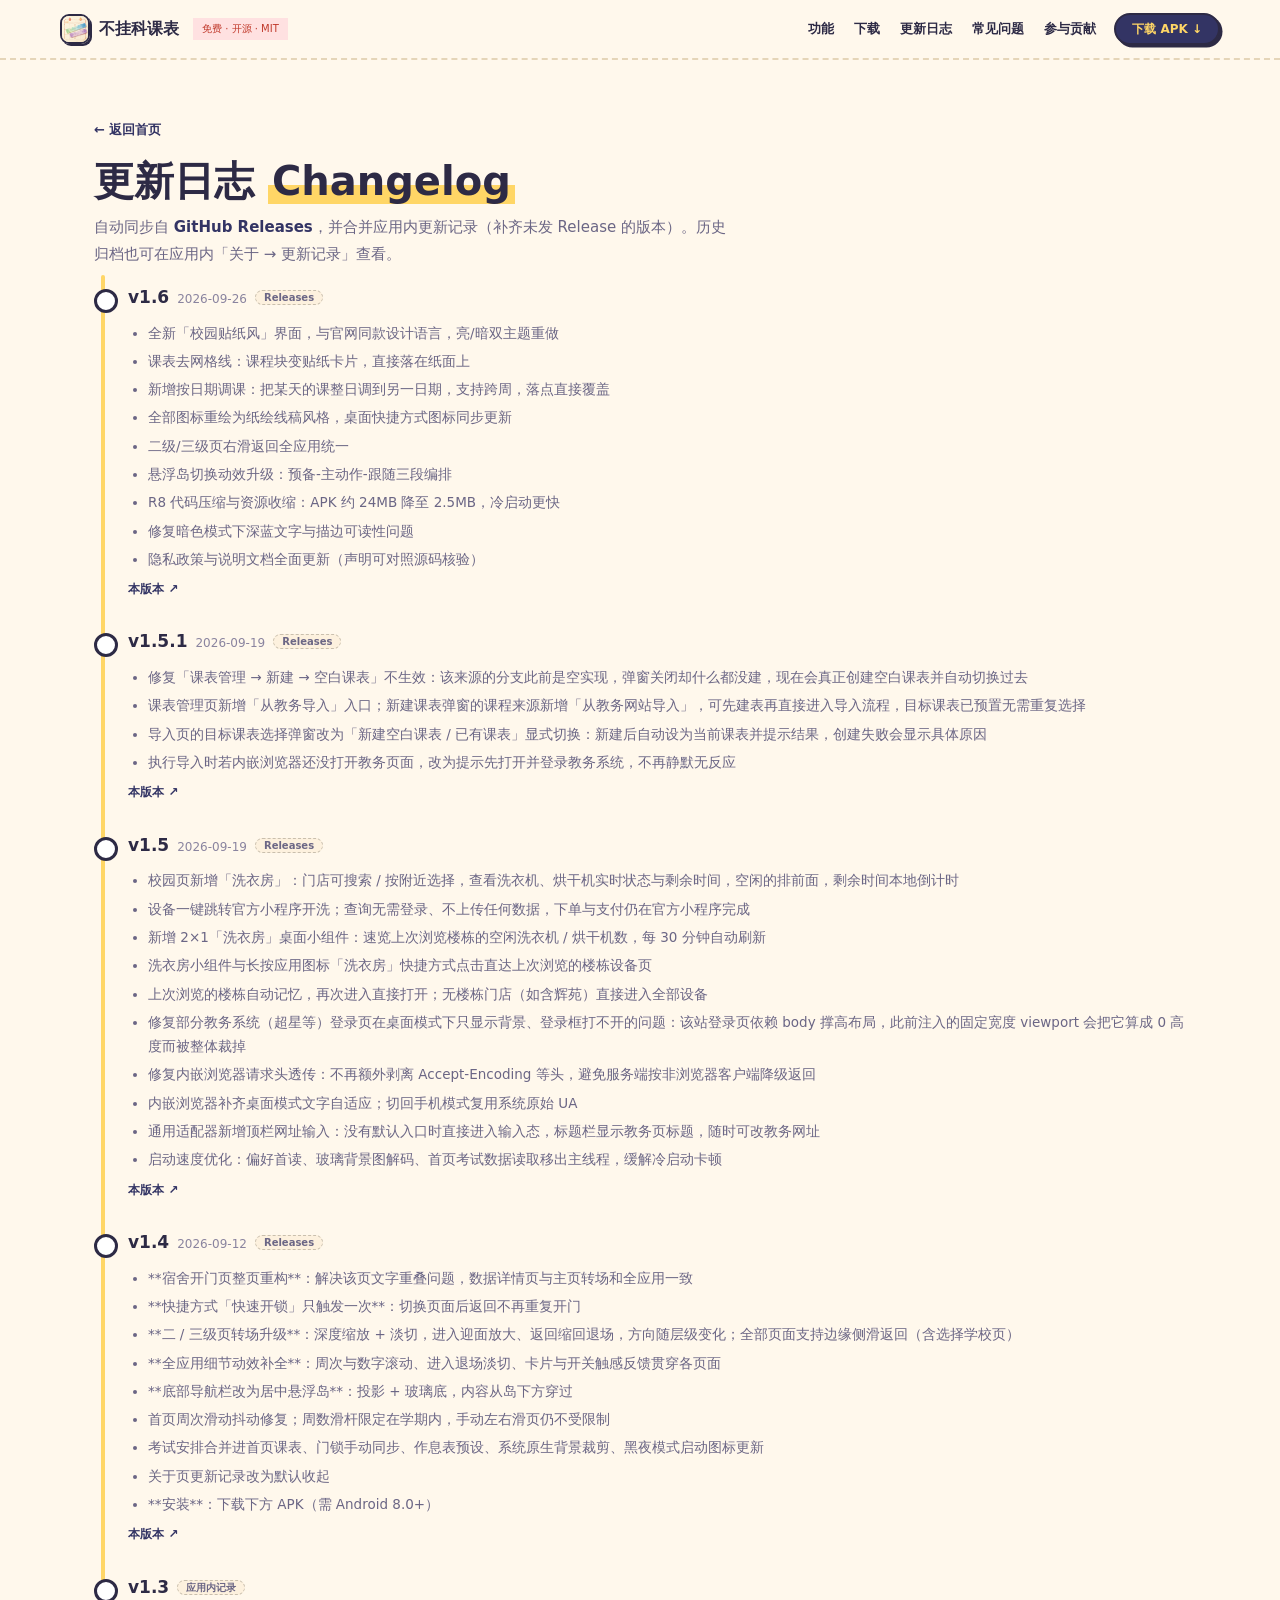
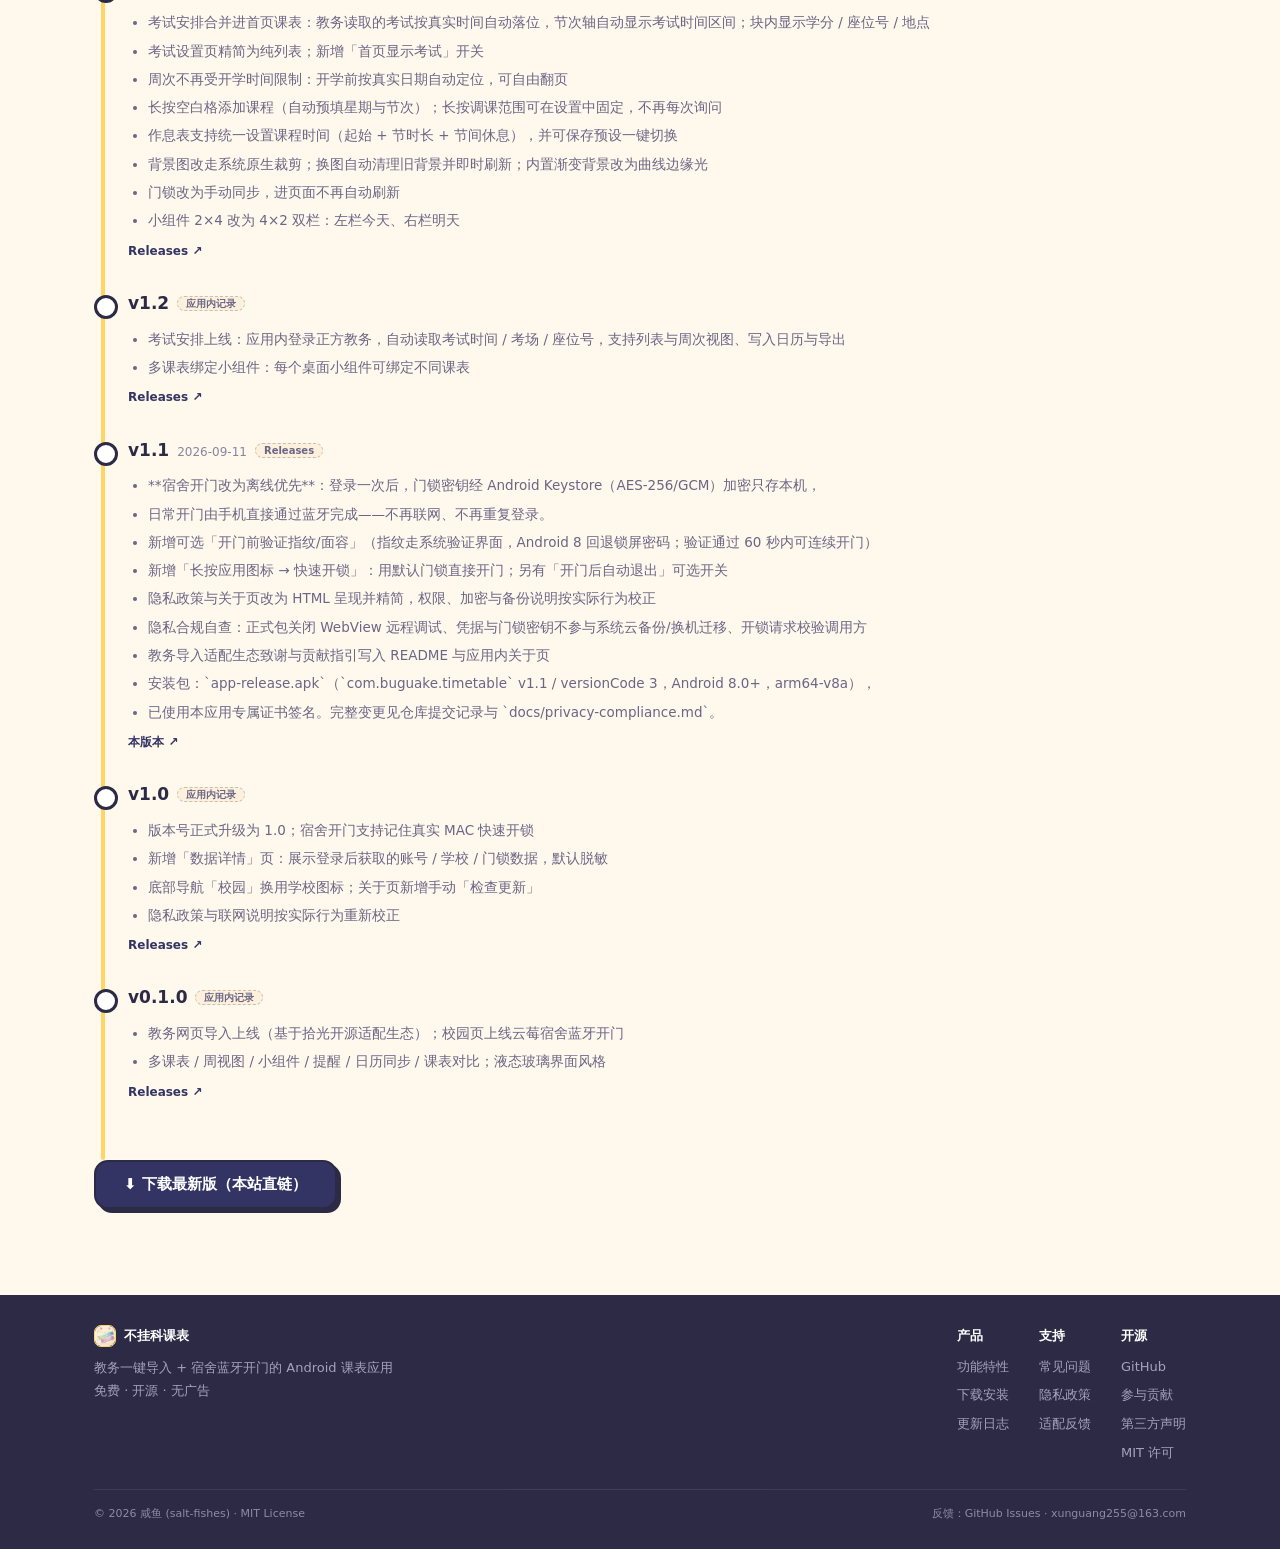
==== commit 2d4805d0: "chore(website): 同步 v1.6——changelog/版本号/下载直链" ====
--- a/website/changelog.html
+++ b/website/changelog.html
@@ -44,7 +44,7 @@
   </noscript>
 
   <div style="padding-bottom:40px">
-    <a class="btn btn-primary" href="downloads/buguake-v1.5.1.apk">⬇ 下载最新版（本站直链）</a>
+    <a class="btn btn-primary" href="downloads/buguake-v1.6.apk">⬇ 下载最新版（本站直链）</a>
   </div>
 </main>
 
